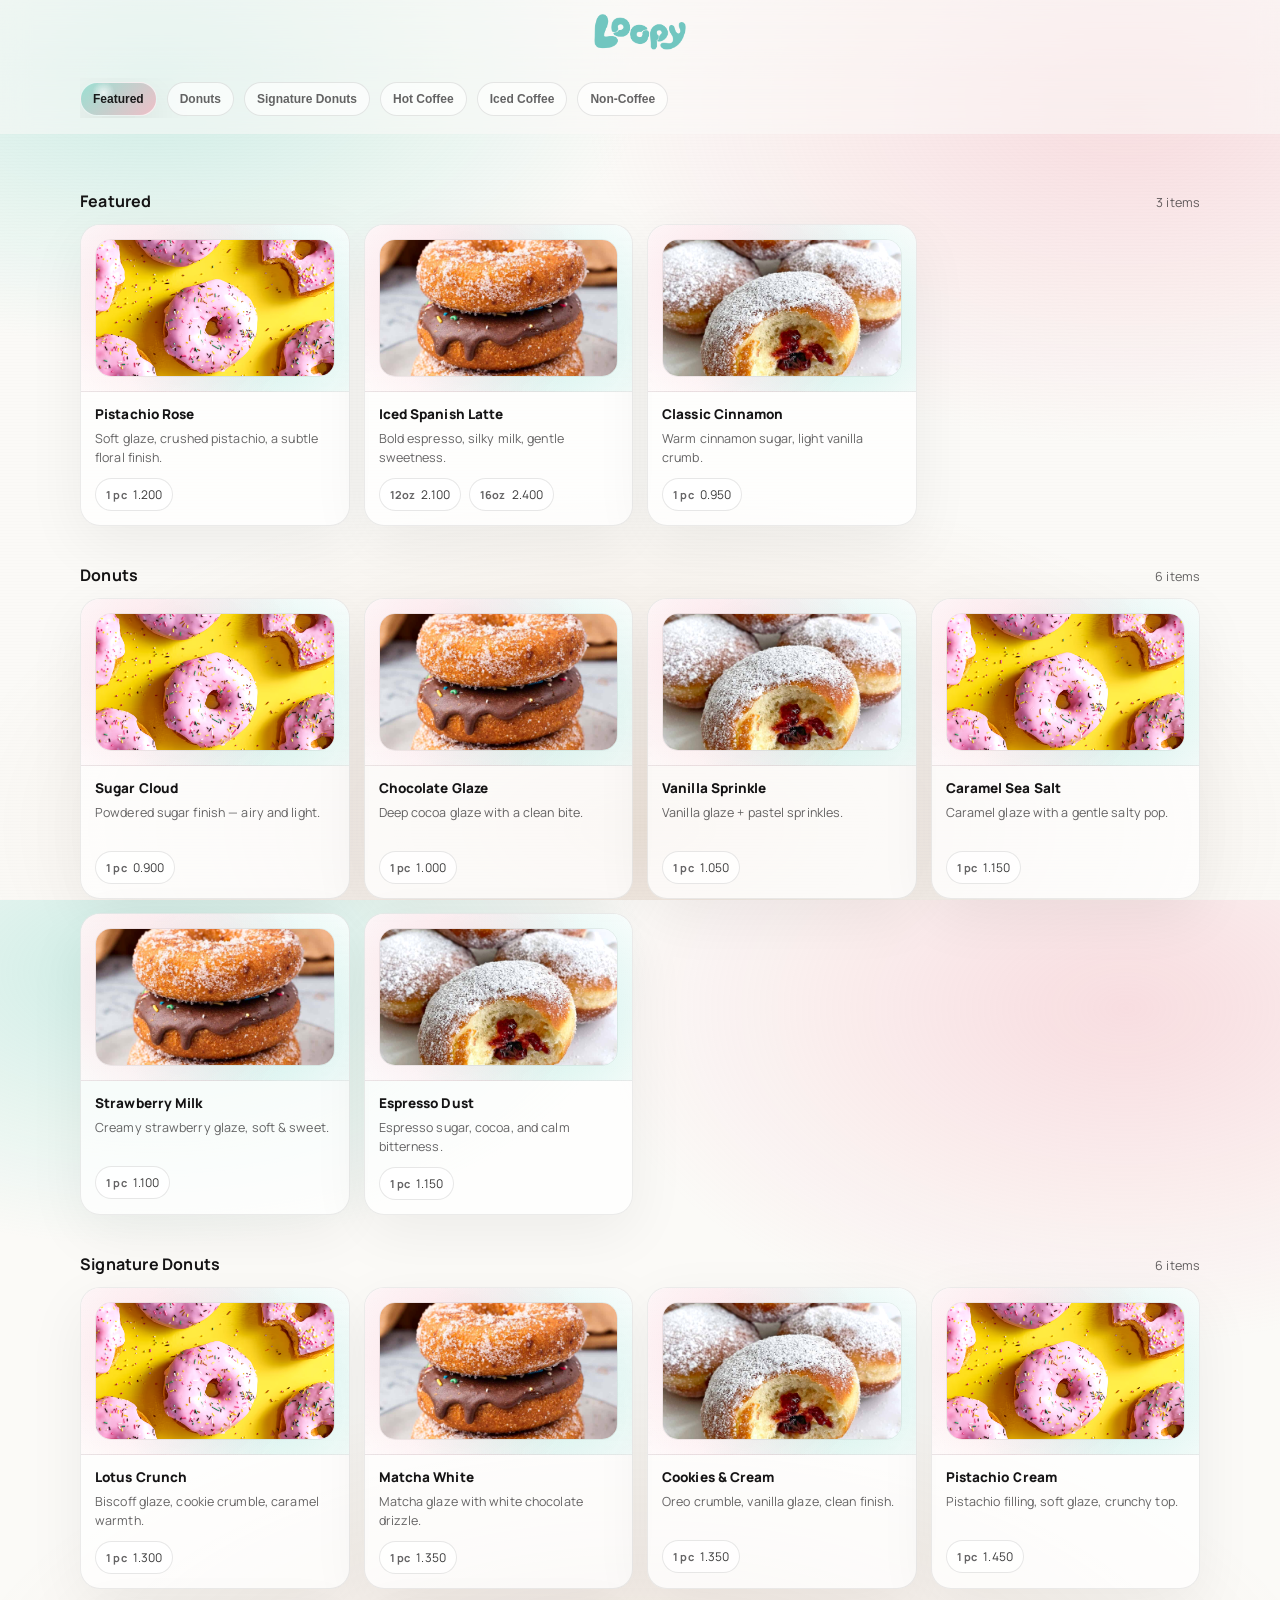
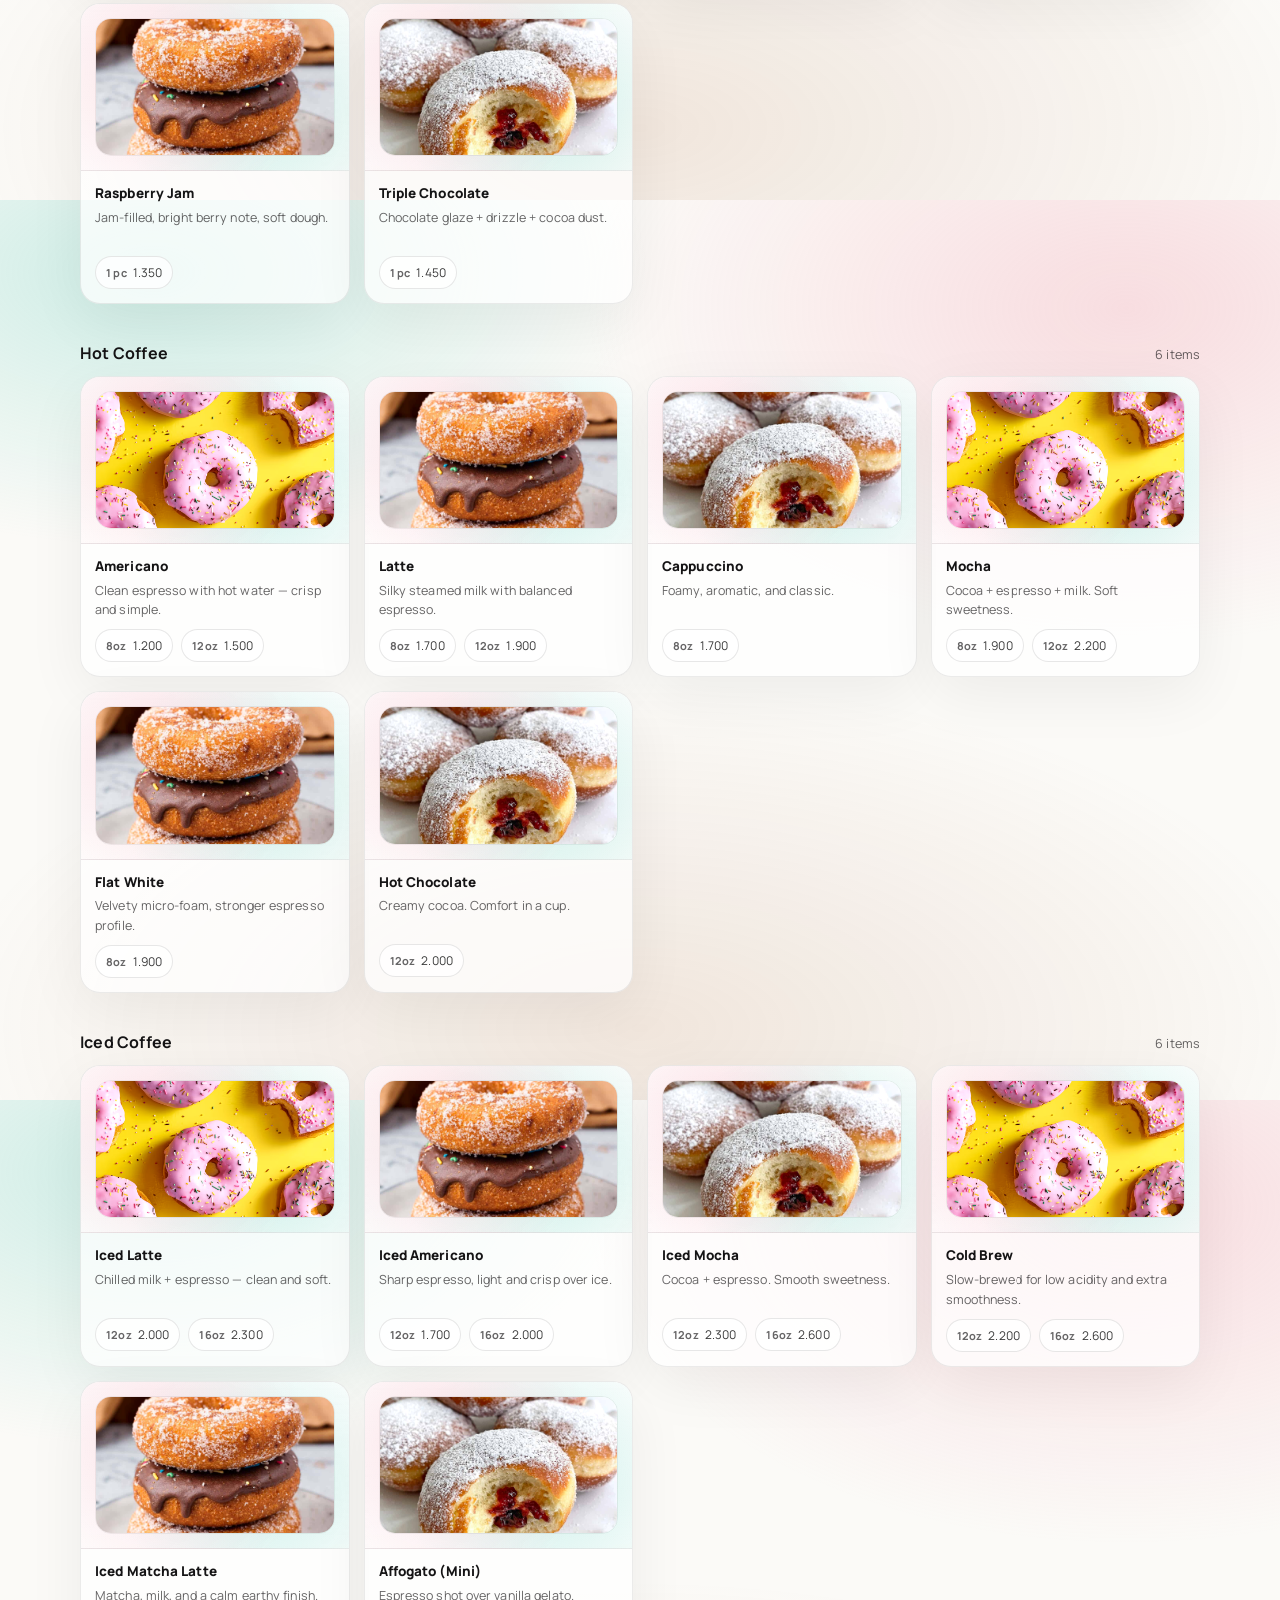
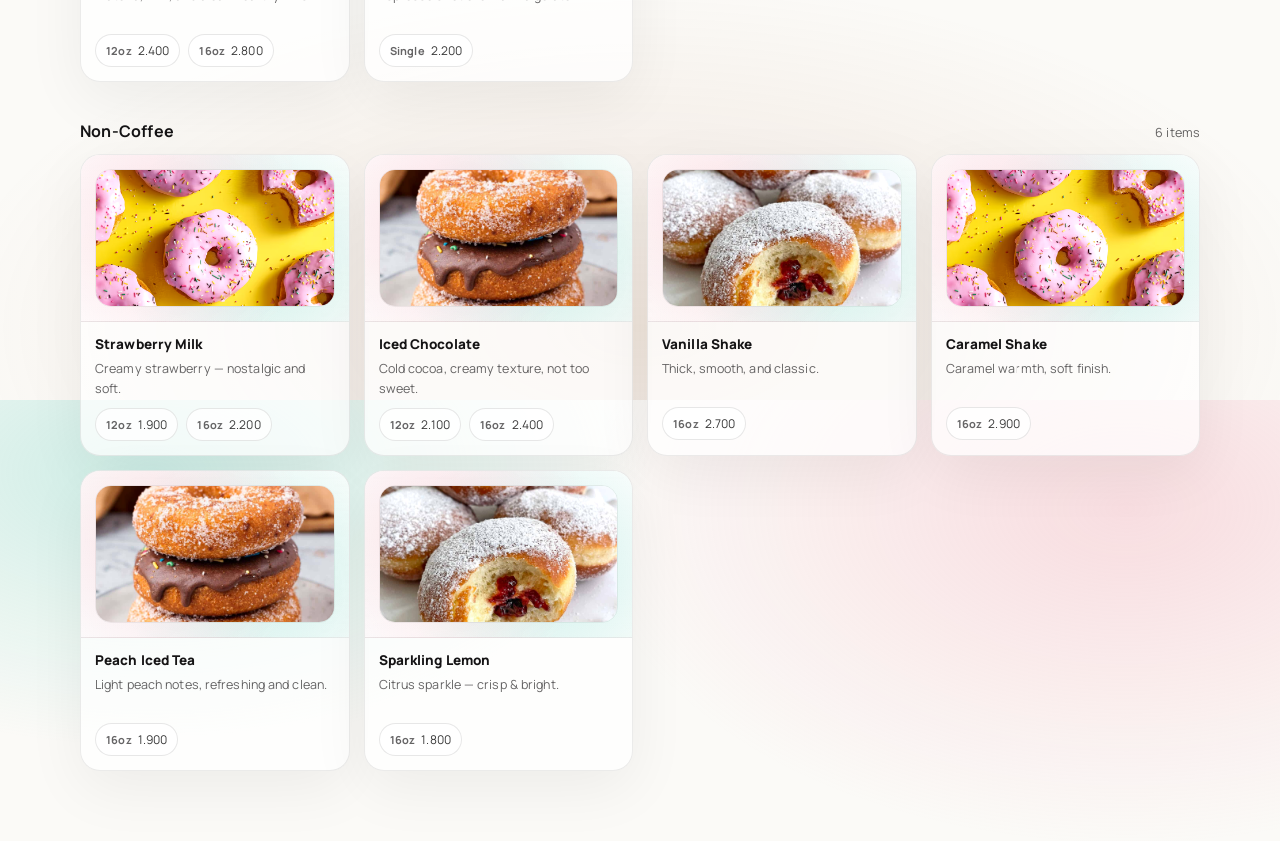
==== index.html @ 40c159ae "Remove menu.html file, which contained the Donuts & Coffee menu layout and styles." ====
<!doctype html>
<html lang="en">
<head>
  <meta charset="utf-8" />
  <meta name="viewport" content="width=device-width,initial-scale=1" />
  <title>Loopy — Donuts & Coffee Menu</title>
  <link rel="icon" href="favicon.png" type="image/x-icon">
  <!-- Fonts (optional). If you want 100% offline, remove this link. -->
  <link rel="preconnect" href="https://fonts.googleapis.com">
  <link rel="preconnect" href="https://fonts.gstatic.com" crossorigin>
  <link href="https://fonts.googleapis.com/css2?family=Manrope:wght@300;400;500;600;700;800&display=swap" rel="stylesheet">
  <link rel="stylesheet" href="style.css" />

</head>

<body>

  <header>
    <div class="wrap">
      <div class="topbar">
        <a href="#" class="brand" aria-label="Loopy">
          <img src="logo2.png" alt="Loopy" class="brandLogo" />
        </a>
      </div>
    </div>
  </header>

  <div class="catStripSpacer" id="catStripSpacer" aria-hidden="true"></div>

  <nav class="catStrip" id="catStrip" aria-label="Menu categories">
    <div class="wrap">
      <div class="cats" role="tablist">
        <button class="catBtn" data-cat="featured" aria-current="true" role="tab">Featured</button>
        <button class="catBtn" data-cat="donuts" role="tab">Donuts</button>
        <button class="catBtn" data-cat="signature" role="tab">Signature Donuts</button>
        <button class="catBtn" data-cat="hot" role="tab">Hot Coffee</button>
        <button class="catBtn" data-cat="iced" role="tab">Iced Coffee</button>
        <button class="catBtn" data-cat="noncoffee" role="tab">Non-Coffee</button>
      </div>
    </div>
  </nav>



  <main class="wrap" id="menuRoot" aria-label="Menu">

    <section id="sec-featured" class="menuSection">
      <div class="sectionHead">
        <div>
          <h3>Featured</h3>
        </div>
        <p>3 items</p>
      </div>
      <div class="grid">
        <article class="card" data-cat="Featured" data-name="Pistachio Rose" data-desc="Soft glaze, crushed pistachio, a subtle floral finish." data-img="image.png" data-prices='[{"label":"1 pc","value":"1.200"}]'>
          <div class="media">
            <img src="image.png" alt="Pistachio Rose" loading="lazy" />
          </div>
          <div class="content">
            <div class="topline"><h4 class="name">Pistachio Rose</h4></div>
            <p class="desc">Soft glaze, crushed pistachio, a subtle floral finish.</p>
            <div class="prices">
              <div class="priceChips">
                <span class="chip"><small>1 pc</small> 1.200</span>
              </div>
            </div>
          </div>
        </article>
        <article class="card" data-cat="Featured" data-name="Iced Spanish Latte" data-desc="Bold espresso, silky milk, gentle sweetness." data-img="image1.png" data-prices='[{"label":"12oz","value":"2.100"},{"label":"16oz","value":"2.400"}]'>
          <div class="media">
            <img src="image1.png" alt="Iced Spanish Latte" loading="lazy" />
          </div>
          <div class="content">
            <div class="topline"><h4 class="name">Iced Spanish Latte</h4></div>
            <p class="desc">Bold espresso, silky milk, gentle sweetness.</p>
            <div class="prices">
              <div class="priceChips">
                <span class="chip"><small>12oz</small> 2.100</span>
                <span class="chip"><small>16oz</small> 2.400</span>
              </div>
            </div>
          </div>
        </article>
        <article class="card" data-cat="Featured" data-name="Classic Cinnamon" data-desc="Warm cinnamon sugar, light vanilla crumb." data-img="image2.png" data-prices='[{"label":"1 pc","value":"0.950"}]'>
          <div class="media">
            <img src="image2.png" alt="Classic Cinnamon" loading="lazy" />
          </div>
          <div class="content">
            <div class="topline"><h4 class="name">Classic Cinnamon</h4></div>
            <p class="desc">Warm cinnamon sugar, light vanilla crumb.</p>
            <div class="prices">
              <div class="priceChips">
                <span class="chip"><small>1 pc</small> 0.950</span>
              </div>
            </div>
          </div>
        </article>
      </div>
    </section>

    <section id="sec-donuts" class="menuSection">
      <div class="sectionHead">
        <div>
          <h3>Donuts</h3>
        </div>
        <p>6 items</p>
      </div>
      <div class="grid">
        <article class="card" data-cat="Donuts" data-name="Sugar Cloud" data-desc="Powdered sugar finish — airy and light." data-img="image.png" data-prices='[{"label":"1 pc","value":"0.900"}]'>
          <div class="media"><img src="image.png" alt="Sugar Cloud" loading="lazy" /></div>
          <div class="content">
            <div class="topline"><h4 class="name">Sugar Cloud</h4></div>
            <p class="desc">Powdered sugar finish — airy and light.</p>
            <div class="prices"><div class="priceChips"><span class="chip"><small>1 pc</small> 0.900</span></div></div>
          </div>
        </article>
        <article class="card" data-cat="Donuts" data-name="Chocolate Glaze" data-desc="Deep cocoa glaze with a clean bite." data-img="image1.png" data-prices='[{"label":"1 pc","value":"1.000"}]'>
          <div class="media"><img src="image1.png" alt="Chocolate Glaze" loading="lazy" /></div>
          <div class="content">
            <div class="topline"><h4 class="name">Chocolate Glaze</h4></div>
            <p class="desc">Deep cocoa glaze with a clean bite.</p>
            <div class="prices"><div class="priceChips"><span class="chip"><small>1 pc</small> 1.000</span></div></div>
          </div>
        </article>
        <article class="card" data-cat="Donuts" data-name="Vanilla Sprinkle" data-desc="Vanilla glaze + pastel sprinkles." data-img="image2.png" data-prices='[{"label":"1 pc","value":"1.050"}]'>
          <div class="media"><img src="image2.png" alt="Vanilla Sprinkle" loading="lazy" /></div>
          <div class="content">
            <div class="topline"><h4 class="name">Vanilla Sprinkle</h4></div>
            <p class="desc">Vanilla glaze + pastel sprinkles.</p>
            <div class="prices"><div class="priceChips"><span class="chip"><small>1 pc</small> 1.050</span></div></div>
          </div>
        </article>
        <article class="card" data-cat="Donuts" data-name="Caramel Sea Salt" data-desc="Caramel glaze with a gentle salty pop." data-img="image.png" data-prices='[{"label":"1 pc","value":"1.150"}]'>
          <div class="media"><img src="image.png" alt="Caramel Sea Salt" loading="lazy" /></div>
          <div class="content">
            <div class="topline"><h4 class="name">Caramel Sea Salt</h4></div>
            <p class="desc">Caramel glaze with a gentle salty pop.</p>
            <div class="prices"><div class="priceChips"><span class="chip"><small>1 pc</small> 1.150</span></div></div>
          </div>
        </article>
        <article class="card" data-cat="Donuts" data-name="Strawberry Milk" data-desc="Creamy strawberry glaze, soft &amp; sweet." data-img="image1.png" data-prices='[{"label":"1 pc","value":"1.100"}]'>
          <div class="media"><img src="image1.png" alt="Strawberry Milk" loading="lazy" /></div>
          <div class="content">
            <div class="topline"><h4 class="name">Strawberry Milk</h4></div>
            <p class="desc">Creamy strawberry glaze, soft &amp; sweet.</p>
            <div class="prices"><div class="priceChips"><span class="chip"><small>1 pc</small> 1.100</span></div></div>
          </div>
        </article>
        <article class="card" data-cat="Donuts" data-name="Espresso Dust" data-desc="Espresso sugar, cocoa, and calm bitterness." data-img="image2.png" data-prices='[{"label":"1 pc","value":"1.150"}]'>
          <div class="media"><img src="image2.png" alt="Espresso Dust" loading="lazy" /></div>
          <div class="content">
            <div class="topline"><h4 class="name">Espresso Dust</h4></div>
            <p class="desc">Espresso sugar, cocoa, and calm bitterness.</p>
            <div class="prices"><div class="priceChips"><span class="chip"><small>1 pc</small> 1.150</span></div></div>
          </div>
        </article>
      </div>
    </section>

    <section id="sec-signature" class="menuSection">
      <div class="sectionHead">
        <div>
          <h3>Signature Donuts</h3>
        </div>
        <p>6 items</p>
      </div>
      <div class="grid">
        <article class="card" data-cat="Signature Donuts" data-name="Lotus Crunch" data-desc="Biscoff glaze, cookie crumble, caramel warmth." data-img="image.png" data-prices='[{"label":"1 pc","value":"1.300"}]'>
          <div class="media"><img src="image.png" alt="Lotus Crunch" loading="lazy" /></div>
          <div class="content">
            <div class="topline"><h4 class="name">Lotus Crunch</h4></div>
            <p class="desc">Biscoff glaze, cookie crumble, caramel warmth.</p>
            <div class="prices"><div class="priceChips"><span class="chip"><small>1 pc</small> 1.300</span></div></div>
          </div>
        </article>
        <article class="card" data-cat="Signature Donuts" data-name="Matcha White" data-desc="Matcha glaze with white chocolate drizzle." data-img="image1.png" data-prices='[{"label":"1 pc","value":"1.350"}]'>
          <div class="media"><img src="image1.png" alt="Matcha White" loading="lazy" /></div>
          <div class="content">
            <div class="topline"><h4 class="name">Matcha White</h4></div>
            <p class="desc">Matcha glaze with white chocolate drizzle.</p>
            <div class="prices"><div class="priceChips"><span class="chip"><small>1 pc</small> 1.350</span></div></div>
          </div>
        </article>
        <article class="card" data-cat="Signature Donuts" data-name="Cookies &amp; Cream" data-desc="Oreo crumble, vanilla glaze, clean finish." data-img="image2.png" data-prices='[{"label":"1 pc","value":"1.350"}]'>
          <div class="media"><img src="image2.png" alt="Cookies &amp; Cream" loading="lazy" /></div>
          <div class="content">
            <div class="topline"><h4 class="name">Cookies &amp; Cream</h4></div>
            <p class="desc">Oreo crumble, vanilla glaze, clean finish.</p>
            <div class="prices"><div class="priceChips"><span class="chip"><small>1 pc</small> 1.350</span></div></div>
          </div>
        </article>
        <article class="card" data-cat="Signature Donuts" data-name="Pistachio Cream" data-desc="Pistachio filling, soft glaze, crunchy top." data-img="image.png" data-prices='[{"label":"1 pc","value":"1.450"}]'>
          <div class="media"><img src="image.png" alt="Pistachio Cream" loading="lazy" /></div>
          <div class="content">
            <div class="topline"><h4 class="name">Pistachio Cream</h4></div>
            <p class="desc">Pistachio filling, soft glaze, crunchy top.</p>
            <div class="prices"><div class="priceChips"><span class="chip"><small>1 pc</small> 1.450</span></div></div>
          </div>
        </article>
        <article class="card" data-cat="Signature Donuts" data-name="Raspberry Jam" data-desc="Jam-filled, bright berry note, soft dough." data-img="image1.png" data-prices='[{"label":"1 pc","value":"1.350"}]'>
          <div class="media"><img src="image1.png" alt="Raspberry Jam" loading="lazy" /></div>
          <div class="content">
            <div class="topline"><h4 class="name">Raspberry Jam</h4></div>
            <p class="desc">Jam-filled, bright berry note, soft dough.</p>
            <div class="prices"><div class="priceChips"><span class="chip"><small>1 pc</small> 1.350</span></div></div>
          </div>
        </article>
        <article class="card" data-cat="Signature Donuts" data-name="Triple Chocolate" data-desc="Chocolate glaze + drizzle + cocoa dust." data-img="image2.png" data-prices='[{"label":"1 pc","value":"1.450"}]'>
          <div class="media"><img src="image2.png" alt="Triple Chocolate" loading="lazy" /></div>
          <div class="content">
            <div class="topline"><h4 class="name">Triple Chocolate</h4></div>
            <p class="desc">Chocolate glaze + drizzle + cocoa dust.</p>
            <div class="prices"><div class="priceChips"><span class="chip"><small>1 pc</small> 1.450</span></div></div>
          </div>
        </article>
      </div>
    </section>

    <section id="sec-hot" class="menuSection">
      <div class="sectionHead">
        <div>
          <h3>Hot Coffee</h3>
        </div>
        <p>6 items</p>
      </div>
      <div class="grid">
        <article class="card" data-cat="Hot Coffee" data-name="Americano" data-desc="Clean espresso with hot water — crisp and simple." data-img="image.png" data-prices='[{"label":"8oz","value":"1.200"},{"label":"12oz","value":"1.500"}]'>
          <div class="media"><img src="image.png" alt="Americano" loading="lazy" /></div>
          <div class="content">
            <div class="topline"><h4 class="name">Americano</h4></div>
            <p class="desc">Clean espresso with hot water — crisp and simple.</p>
            <div class="prices">
              <div class="priceChips">
                <span class="chip"><small>8oz</small> 1.200</span>
                <span class="chip"><small>12oz</small> 1.500</span>
              </div>
            </div>
          </div>
        </article>
        <article class="card" data-cat="Hot Coffee" data-name="Latte" data-desc="Silky steamed milk with balanced espresso." data-img="image1.png" data-prices='[{"label":"8oz","value":"1.700"},{"label":"12oz","value":"1.900"}]'>
          <div class="media"><img src="image1.png" alt="Latte" loading="lazy" /></div>
          <div class="content">
            <div class="topline"><h4 class="name">Latte</h4></div>
            <p class="desc">Silky steamed milk with balanced espresso.</p>
            <div class="prices">
              <div class="priceChips">
                <span class="chip"><small>8oz</small> 1.700</span>
                <span class="chip"><small>12oz</small> 1.900</span>
              </div>
            </div>
          </div>
        </article>
        <article class="card" data-cat="Hot Coffee" data-name="Cappuccino" data-desc="Foamy, aromatic, and classic." data-img="image2.png" data-prices='[{"label":"8oz","value":"1.700"}]'>
          <div class="media"><img src="image2.png" alt="Cappuccino" loading="lazy" /></div>
          <div class="content">
            <div class="topline"><h4 class="name">Cappuccino</h4></div>
            <p class="desc">Foamy, aromatic, and classic.</p>
            <div class="prices"><div class="priceChips"><span class="chip"><small>8oz</small> 1.700</span></div></div>
          </div>
        </article>
        <article class="card" data-cat="Hot Coffee" data-name="Mocha" data-desc="Cocoa + espresso + milk. Soft sweetness." data-img="image.png" data-prices='[{"label":"8oz","value":"1.900"},{"label":"12oz","value":"2.200"}]'>
          <div class="media"><img src="image.png" alt="Mocha" loading="lazy" /></div>
          <div class="content">
            <div class="topline"><h4 class="name">Mocha</h4></div>
            <p class="desc">Cocoa + espresso + milk. Soft sweetness.</p>
            <div class="prices">
              <div class="priceChips">
                <span class="chip"><small>8oz</small> 1.900</span>
                <span class="chip"><small>12oz</small> 2.200</span>
              </div>
            </div>
          </div>
        </article>
        <article class="card" data-cat="Hot Coffee" data-name="Flat White" data-desc="Velvety micro-foam, stronger espresso profile." data-img="image1.png" data-prices='[{"label":"8oz","value":"1.900"}]'>
          <div class="media"><img src="image1.png" alt="Flat White" loading="lazy" /></div>
          <div class="content">
            <div class="topline"><h4 class="name">Flat White</h4></div>
            <p class="desc">Velvety micro-foam, stronger espresso profile.</p>
            <div class="prices"><div class="priceChips"><span class="chip"><small>8oz</small> 1.900</span></div></div>
          </div>
        </article>
        <article class="card" data-cat="Hot Coffee" data-name="Hot Chocolate" data-desc="Creamy cocoa. Comfort in a cup." data-img="image2.png" data-prices='[{"label":"12oz","value":"2.000"}]'>
          <div class="media"><img src="image2.png" alt="Hot Chocolate" loading="lazy" /></div>
          <div class="content">
            <div class="topline"><h4 class="name">Hot Chocolate</h4></div>
            <p class="desc">Creamy cocoa. Comfort in a cup.</p>
            <div class="prices"><div class="priceChips"><span class="chip"><small>12oz</small> 2.000</span></div></div>
          </div>
        </article>
      </div>
    </section>

    <section id="sec-iced" class="menuSection">
      <div class="sectionHead">
        <div>
          <h3>Iced Coffee</h3>
        </div>
        <p>6 items</p>
      </div>
      <div class="grid">
        <article class="card" data-cat="Iced Coffee" data-name="Iced Latte" data-desc="Chilled milk + espresso — clean and soft." data-img="image.png" data-prices='[{"label":"12oz","value":"2.000"},{"label":"16oz","value":"2.300"}]'>
          <div class="media"><img src="image.png" alt="Iced Latte" loading="lazy" /></div>
          <div class="content">
            <div class="topline"><h4 class="name">Iced Latte</h4></div>
            <p class="desc">Chilled milk + espresso — clean and soft.</p>
            <div class="prices">
              <div class="priceChips">
                <span class="chip"><small>12oz</small> 2.000</span>
                <span class="chip"><small>16oz</small> 2.300</span>
              </div>
            </div>
          </div>
        </article>
        <article class="card" data-cat="Iced Coffee" data-name="Iced Americano" data-desc="Sharp espresso, light and crisp over ice." data-img="image1.png" data-prices='[{"label":"12oz","value":"1.700"},{"label":"16oz","value":"2.000"}]'>
          <div class="media"><img src="image1.png" alt="Iced Americano" loading="lazy" /></div>
          <div class="content">
            <div class="topline"><h4 class="name">Iced Americano</h4></div>
            <p class="desc">Sharp espresso, light and crisp over ice.</p>
            <div class="prices">
              <div class="priceChips">
                <span class="chip"><small>12oz</small> 1.700</span>
                <span class="chip"><small>16oz</small> 2.000</span>
              </div>
            </div>
          </div>
        </article>
        <article class="card" data-cat="Iced Coffee" data-name="Iced Mocha" data-desc="Cocoa + espresso. Smooth sweetness." data-img="image2.png" data-prices='[{"label":"12oz","value":"2.300"},{"label":"16oz","value":"2.600"}]'>
          <div class="media"><img src="image2.png" alt="Iced Mocha" loading="lazy" /></div>
          <div class="content">
            <div class="topline"><h4 class="name">Iced Mocha</h4></div>
            <p class="desc">Cocoa + espresso. Smooth sweetness.</p>
            <div class="prices">
              <div class="priceChips">
                <span class="chip"><small>12oz</small> 2.300</span>
                <span class="chip"><small>16oz</small> 2.600</span>
              </div>
            </div>
          </div>
        </article>
        <article class="card" data-cat="Iced Coffee" data-name="Cold Brew" data-desc="Slow-brewed for low acidity and extra smoothness." data-img="image.png" data-prices='[{"label":"12oz","value":"2.200"},{"label":"16oz","value":"2.600"}]'>
          <div class="media"><img src="image.png" alt="Cold Brew" loading="lazy" /></div>
          <div class="content">
            <div class="topline"><h4 class="name">Cold Brew</h4></div>
            <p class="desc">Slow-brewed for low acidity and extra smoothness.</p>
            <div class="prices">
              <div class="priceChips">
                <span class="chip"><small>12oz</small> 2.200</span>
                <span class="chip"><small>16oz</small> 2.600</span>
              </div>
            </div>
          </div>
        </article>
        <article class="card" data-cat="Iced Coffee" data-name="Iced Matcha Latte" data-desc="Matcha, milk, and a calm earthy finish." data-img="image1.png" data-prices='[{"label":"12oz","value":"2.400"},{"label":"16oz","value":"2.800"}]'>
          <div class="media"><img src="image1.png" alt="Iced Matcha Latte" loading="lazy" /></div>
          <div class="content">
            <div class="topline"><h4 class="name">Iced Matcha Latte</h4></div>
            <p class="desc">Matcha, milk, and a calm earthy finish.</p>
            <div class="prices">
              <div class="priceChips">
                <span class="chip"><small>12oz</small> 2.400</span>
                <span class="chip"><small>16oz</small> 2.800</span>
              </div>
            </div>
          </div>
        </article>
        <article class="card" data-cat="Iced Coffee" data-name="Affogato (Mini)" data-desc="Espresso shot over vanilla gelato." data-img="image2.png" data-prices='[{"label":"Single","value":"2.200"}]'>
          <div class="media"><img src="image2.png" alt="Affogato (Mini)" loading="lazy" /></div>
          <div class="content">
            <div class="topline"><h4 class="name">Affogato (Mini)</h4></div>
            <p class="desc">Espresso shot over vanilla gelato.</p>
            <div class="prices"><div class="priceChips"><span class="chip"><small>Single</small> 2.200</span></div></div>
          </div>
        </article>
      </div>
    </section>

    <section id="sec-noncoffee" class="menuSection">
      <div class="sectionHead">
        <div>
          <h3>Non-Coffee</h3>
        </div>
        <p>6 items</p>
      </div>
      <div class="grid">
        <article class="card" data-cat="Non-Coffee" data-name="Strawberry Milk" data-desc="Creamy strawberry — nostalgic and soft." data-img="image.png" data-prices='[{"label":"12oz","value":"1.900"},{"label":"16oz","value":"2.200"}]'>
          <div class="media"><img src="image.png" alt="Strawberry Milk" loading="lazy" /></div>
          <div class="content">
            <div class="topline"><h4 class="name">Strawberry Milk</h4></div>
            <p class="desc">Creamy strawberry — nostalgic and soft.</p>
            <div class="prices">
              <div class="priceChips">
                <span class="chip"><small>12oz</small> 1.900</span>
                <span class="chip"><small>16oz</small> 2.200</span>
              </div>
            </div>
          </div>
        </article>
        <article class="card" data-cat="Non-Coffee" data-name="Iced Chocolate" data-desc="Cold cocoa, creamy texture, not too sweet." data-img="image1.png" data-prices='[{"label":"12oz","value":"2.100"},{"label":"16oz","value":"2.400"}]'>
          <div class="media"><img src="image1.png" alt="Iced Chocolate" loading="lazy" /></div>
          <div class="content">
            <div class="topline"><h4 class="name">Iced Chocolate</h4></div>
            <p class="desc">Cold cocoa, creamy texture, not too sweet.</p>
            <div class="prices">
              <div class="priceChips">
                <span class="chip"><small>12oz</small> 2.100</span>
                <span class="chip"><small>16oz</small> 2.400</span>
              </div>
            </div>
          </div>
        </article>
        <article class="card" data-cat="Non-Coffee" data-name="Vanilla Shake" data-desc="Thick, smooth, and classic." data-img="image2.png" data-prices='[{"label":"16oz","value":"2.700"}]'>
          <div class="media"><img src="image2.png" alt="Vanilla Shake" loading="lazy" /></div>
          <div class="content">
            <div class="topline"><h4 class="name">Vanilla Shake</h4></div>
            <p class="desc">Thick, smooth, and classic.</p>
            <div class="prices"><div class="priceChips"><span class="chip"><small>16oz</small> 2.700</span></div></div>
          </div>
        </article>
        <article class="card" data-cat="Non-Coffee" data-name="Caramel Shake" data-desc="Caramel warmth, soft finish." data-img="image.png" data-prices='[{"label":"16oz","value":"2.900"}]'>
          <div class="media"><img src="image.png" alt="Caramel Shake" loading="lazy" /></div>
          <div class="content">
            <div class="topline"><h4 class="name">Caramel Shake</h4></div>
            <p class="desc">Caramel warmth, soft finish.</p>
            <div class="prices"><div class="priceChips"><span class="chip"><small>16oz</small> 2.900</span></div></div>
          </div>
        </article>
        <article class="card" data-cat="Non-Coffee" data-name="Peach Iced Tea" data-desc="Light peach notes, refreshing and clean." data-img="image1.png" data-prices='[{"label":"16oz","value":"1.900"}]'>
          <div class="media"><img src="image1.png" alt="Peach Iced Tea" loading="lazy" /></div>
          <div class="content">
            <div class="topline"><h4 class="name">Peach Iced Tea</h4></div>
            <p class="desc">Light peach notes, refreshing and clean.</p>
            <div class="prices"><div class="priceChips"><span class="chip"><small>16oz</small> 1.900</span></div></div>
          </div>
        </article>
        <article class="card" data-cat="Non-Coffee" data-name="Sparkling Lemon" data-desc="Citrus sparkle — crisp &amp; bright." data-img="image2.png" data-prices='[{"label":"16oz","value":"1.800"}]'>
          <div class="media"><img src="image2.png" alt="Sparkling Lemon" loading="lazy" /></div>
          <div class="content">
            <div class="topline"><h4 class="name">Sparkling Lemon</h4></div>
            <p class="desc">Citrus sparkle — crisp &amp; bright.</p>
            <div class="prices"><div class="priceChips"><span class="chip"><small>16oz</small> 1.800</span></div></div>
          </div>
        </article>
      </div>
    </section>

  </main>

  <!-- Modal -->
  <div class="modalBack" id="modalBack" role="dialog" aria-modal="true" aria-label="Item details" data-open="false">
    <div class="modal" role="document">
      <div class="modalTop">
        <b id="modalCat">Category</b>
        <button class="close" id="closeModal" aria-label="Close">✕</button>
      </div>
      <div class="modalBody">
        <div class="modalMedia">
          <img id="modalImg" alt="" />
        </div>
        <div class="modalInfo">
          <h4 id="modalTitle">Item</h4>
          <p id="modalDesc">Description</p>
          <div class="priceChips" id="modalPrices"></div>
        </div>
      </div>
    </div>
  </div>

  <script>
    (function(){
      var header = document.querySelector("header");
      var catStrip = document.getElementById("catStrip");
      var spacer = document.getElementById("catStripSpacer");
      function updateStrip(){
        if(!header || !catStrip || !spacer) return;
        spacer.style.height = catStrip.offsetHeight + "px";
        catStrip.style.top = (window.scrollY > header.offsetHeight ? 0 : header.offsetHeight) + "px";
      }
      updateStrip();
      window.addEventListener("scroll", updateStrip, { passive: true });
      window.addEventListener("resize", updateStrip);

      /* عند السكرول: تحديث البار حسب الكاتوقري الظاهر + تحريك البار يمين/يسار لعرض الزر النشط */
      var sections = document.querySelectorAll(".menuSection");
      var catBtns = document.querySelectorAll(".catBtn");
      var catsEl = document.querySelector(".cats");
      function updateCatFromScroll(){
        if(!sections.length || !catBtns.length) return;
        var y = 180;
        var current = null;
        for(var i = 0; i < sections.length; i++){
          var t = sections[i].getBoundingClientRect().top;
          if(t <= y && (current === null || t > current.getBoundingClientRect().top)) current = sections[i];
        }
        if(!current) current = sections[0];
        var catId = current.id ? current.id.replace("sec-","") : "featured";
        var activeBtn = null;
        catBtns.forEach(function(b){
          var isActive = b.dataset.cat === catId;
          b.setAttribute("aria-current", isActive ? "true" : "false");
          if(isActive) activeBtn = b;
        });
        if(activeBtn && catsEl) activeBtn.scrollIntoView({ inline: "center", block: "nearest", behavior: "smooth" });
      }
      window.addEventListener("scroll", updateCatFromScroll, { passive: true });
      window.addEventListener("resize", updateCatFromScroll);
      updateCatFromScroll();

      var root = document.getElementById("menuRoot");
      var searchInput = document.getElementById("searchInput");
      if(searchInput) searchInput.addEventListener("input", function(){
        var q = this.value.trim().toLowerCase();
        root.querySelectorAll(".card").forEach(function(c){
          var sec = c.closest(".menuSection");
          var text = (c.dataset.name + " " + c.dataset.desc + " " + (sec ? sec.querySelector("h3").textContent : "")).toLowerCase();
          c.style.display = q && text.indexOf(q) === -1 ? "none" : "";
        });
        root.querySelectorAll(".menuSection").forEach(function(s){
          s.style.display = s.querySelector(".card:not([style*='none'])") ? "" : "none";
        });
      });

      document.querySelectorAll(".catBtn").forEach(function(btn){
        btn.addEventListener("click", function(){
          document.querySelectorAll(".catBtn").forEach(function(b){ b.setAttribute("aria-current", b === btn ? "true" : "false"); });
          if(catsEl) btn.scrollIntoView({ inline: "center", block: "nearest", behavior: "smooth" });
          if(searchInput) searchInput.value = "";
          root.querySelectorAll(".menuSection, .card").forEach(function(el){ el.style.display = ""; });
          var t = document.getElementById("sec-" + btn.dataset.cat);
          if(t) t.scrollIntoView({ behavior: "smooth", block: "start" });
        });
      });

      root.addEventListener("click", function(e){
        var media = e.target.closest(".media");
        if(!media) return;
        var card = media.closest(".card");
        if(!card) return;
        var prices = JSON.parse(card.dataset.prices || "[]");
        document.getElementById("modalCat").textContent = card.dataset.cat;
        document.getElementById("modalImg").src = card.dataset.img;
        document.getElementById("modalImg").alt = card.dataset.name;
        document.getElementById("modalTitle").textContent = card.dataset.name;
        document.getElementById("modalDesc").textContent = card.dataset.desc;
        document.getElementById("modalPrices").innerHTML = prices.map(function(p){ return "<span class=\"chip\"><small>" + p.label + "</small> " + p.value + "</span>"; }).join("");
        document.getElementById("modalBack").setAttribute("data-open", "true");
        document.body.style.overflow = "hidden";
      });

      function closeModal(){
        document.getElementById("modalBack").setAttribute("data-open", "false");
        document.body.style.overflow = "";
      }
      document.getElementById("closeModal").addEventListener("click", closeModal);
      document.getElementById("modalBack").addEventListener("click", function(e){ if(e.target === this) closeModal(); });
      window.addEventListener("keydown", function(e){ if(e.key === "Escape") closeModal(); });

      var scrollFeatured = document.getElementById("scrollFeatured");
      if(scrollFeatured) scrollFeatured.addEventListener("click", function(){
        document.querySelectorAll(".catBtn").forEach(function(b){ b.setAttribute("aria-current", b.dataset.cat === "featured" ? "true" : "false"); });
        var t = document.getElementById("sec-featured");
        if(t) t.scrollIntoView({ behavior: "smooth", block: "start" });
      });
    })();
  </script>
</body>
</html>
---- style.css ----
/* Loopy — Donuts & Coffee Menu */
:root{
  /* Calm, premium, pastel + coffee-ish accents */
  --bg: #fbfaf7;
  --panel: rgba(255,255,255,.72);
  --panel-strong: rgba(255,255,255,.92);
  --text: #151415;
  --muted: rgba(21,20,21,.66);
  --muted-2: rgba(21,20,21,.42);

  --mint: #79d6c6;
  --mint-2: #4cc5b2;
  --blush: #f3a7b6;
  --blush-2:#ea7f96;

  --coffee: #4b2a1f;
  --caramel:#b77a52;

  --stroke: rgba(21,20,21,.10);
  --stroke-2: rgba(21,20,21,.16);

  --shadow: 0 18px 60px rgba(0,0,0,.08);
  --shadow-soft: 0 12px 40px rgba(0,0,0,.06);

  --r-xl: 26px;
  --r-lg: 20px;
  --r-md: 16px;
  --r-sm: 12px;

  --max: 1120px;
  --ease: cubic-bezier(.2,.9,.2,1);
}

* { box-sizing: border-box; }
html,body{ height:100%; }
body{
  margin:0;
  font-family: Manrope, system-ui, -apple-system, Segoe UI, Roboto, Arial, sans-serif;
  color: var(--text);
  background:
    radial-gradient(900px 500px at 12% 8%, rgba(121,214,198,.35), transparent 55%),
    radial-gradient(900px 560px at 88% 12%, rgba(243,167,182,.35), transparent 60%),
    radial-gradient(1200px 600px at 50% 92%, rgba(183,122,82,.16), transparent 58%),
    var(--bg);
  letter-spacing: .1px;
}

/* Top "soft noise" effect (pure CSS) */
body::before{
  content:"";
  position: fixed;
  inset:0;
  pointer-events:none;
  z-index: -1;
  background:
    repeating-linear-gradient(0deg, rgba(0,0,0,.015) 0 1px, transparent 1px 3px);
  mix-blend-mode: multiply;
  opacity:.30;
}

a{ color: inherit; text-decoration: none; }
.wrap{ width:min(var(--max), calc(100% - 40px)); margin: 0 auto; }

/* Header */
header{
  backdrop-filter: blur(14px);
  -webkit-backdrop-filter: blur(14px);
  background: rgba(251,250,247,.55);
}
.topbar{
  display:flex;
  align-items:center;
  justify-content:center;
  gap: 14px;
  padding: 14px 0;
}

.brand{
  display: block;
  min-width: 0;
}
.brandLogo{
  display: block;
  height: 36px;
  width: auto;
  object-fit: contain;
}

.search{
  flex: 1;
  max-width: 520px;
  display:flex;
  gap: 10px;
  align-items:center;
  background: var(--panel);
  border: 1px solid rgba(21,20,21,.08);
  border-radius: 999px;
  padding: 10px 14px;
  box-shadow: 0 14px 40px rgba(0,0,0,.05);
}
.search svg{ flex: 0 0 auto; opacity:.75; }
.search input{
  border:0;
  background: transparent;
  outline: none;
  width: 100%;
  font-size: 13px;
  color: var(--text);
}
.pill{
  display:inline-flex;
  align-items:center;
  gap: 8px;
  border-radius: 999px;
  padding: 9px 12px;
  background: var(--panel);
  border: 1px solid rgba(21,20,21,.08);
  box-shadow: 0 12px 34px rgba(0,0,0,.05);
  font-size: 12px;
  color: var(--muted);
  white-space: nowrap;
}
.pill b{ color: var(--text); font-weight: 700; }

/* Hero */
.hero{
  padding: 22px 0 16px;
}
.heroCard{
  position: relative;
  border-radius: var(--r-xl);
  background:
    radial-gradient(1200px 340px at 20% 20%, rgba(121,214,198,.20), transparent 62%),
    radial-gradient(1200px 340px at 80% 30%, rgba(243,167,182,.20), transparent 62%),
    linear-gradient(180deg, rgba(255,255,255,.72), rgba(255,255,255,.50));
  border: 1px solid rgba(21,20,21,.08);
  box-shadow: var(--shadow);
  overflow:hidden;
}
.heroInner{
  display:grid;
  grid-template-columns: 1.2fr .8fr;
  gap: 18px;
  padding: 22px;
  align-items: center;
}
.hero h2{
  margin:0 0 10px;
  font-size: clamp(20px, 3.2vw, 34px);
  line-height: 1.05;
  letter-spacing: -0.6px;
}
.hero p{
  margin:0 0 16px;
  color: var(--muted);
  font-size: 14px;
  line-height: 1.6;
  max-width: 64ch;
}

.heroMeta{
  display:flex;
  flex-wrap: wrap;
  gap: 10px;
  align-items:center;
}
.btn{
  border: 0;
  cursor:pointer;
  border-radius: 999px;
  padding: 10px 14px;
  font-size: 13px;
  font-weight: 700;
  color: #101010;
  background:
    radial-gradient(18px 18px at 30% 30%, rgba(255,255,255,.7), rgba(255,255,255,0) 62%),
    linear-gradient(135deg, rgba(121,214,198,.95), rgba(243,167,182,.95));
  box-shadow: 0 16px 44px rgba(0,0,0,.12);
  border: 1px solid rgba(255,255,255,.65);
  transition: transform .25s var(--ease), filter .25s var(--ease);
}
.btn:hover{ transform: translateY(-1px); filter: saturate(1.03); }
.btn:active{ transform: translateY(0px) scale(.99); }

.heroArt{
  border-radius: var(--r-xl);
  background:
    radial-gradient(240px 240px at 28% 30%, rgba(243,167,182,.35), transparent 62%),
    radial-gradient(240px 240px at 70% 54%, rgba(121,214,198,.35), transparent 62%),
    linear-gradient(180deg, rgba(255,255,255,.7), rgba(255,255,255,.45));
  border: 1px solid rgba(21,20,21,.08);
  box-shadow: var(--shadow-soft);
  padding: 16px;
  display:flex;
  flex-direction:column;
  gap: 10px;
  position: relative;
  overflow:hidden;
  min-height: 190px;
}
.heroArt::before{
  content:"";
  position:absolute;
  inset:-40%;
  background:
    radial-gradient(circle at 42% 50%, rgba(255,255,255,.26), transparent 56%),
    radial-gradient(circle at 68% 40%, rgba(255,255,255,.18), transparent 52%),
    repeating-linear-gradient(45deg, rgba(0,0,0,.03) 0 2px, transparent 2px 8px);
  transform: rotate(12deg);
  opacity:.65;
}
.heroArtImg{
  border-radius: var(--r-md);
  overflow: hidden;
  border: 1px solid rgba(21,20,21,.08);
  flex: 0 0 auto;
  width: 100%;
  max-height: 120px;
  position: relative;
  z-index: 1;
}
.heroArtImg img{
  width: 100%;
  height: 100%;
  object-fit: cover;
  display: block;
}
.miniCard{
  position: relative;
  background: rgba(255,255,255,.72);
  border: 1px solid rgba(21,20,21,.08);
  border-radius: 18px;
  padding: 12px 12px;
  display:flex;
  align-items:center;
  justify-content:space-between;
  gap: 12px;
}
.miniCard b{ font-size: 12.5px; }
.miniCard span{
  font-size: 12px;
  color: var(--muted);
  display:block;
  margin-top: 2px;
}
.tag{
  display:inline-flex;
  align-items:center;
  gap: 8px;
  border-radius: 999px;
  padding: 8px 10px;
  font-size: 12px;
  border: 1px solid rgba(21,20,21,.08);
  background: rgba(255,255,255,.8);
  color: var(--muted);
  white-space: nowrap;
}

/* Category strip */
.catStrip{
  position: fixed;
  left: 0;
  right: 0;
  top: 62px;
  width: 100%;
  z-index: 100;
  backdrop-filter: blur(14px);
  -webkit-backdrop-filter: blur(14px);
  background: rgba(251,250,247,.55);
  padding: 14px 0 16px;
  transition: top .2s ease;
}
.catStripSpacer{
  height: 56px;
  flex-shrink: 0;
}
.catStrip .wrap{
  overflow: hidden;
}
.cats{
  display: flex;
  gap: 10px;
  flex-wrap: nowrap;
  overflow-x: auto;
  overflow-y: hidden;
  scroll-behavior: smooth;
  padding: 4px 0 2px;
  -webkit-overflow-scrolling: touch;
  scrollbar-width: none;
  -ms-overflow-style: none;
}
.cats::-webkit-scrollbar{ display: none; }
.catBtn{
  flex-shrink: 0;
  white-space: nowrap;
  border: 1px solid rgba(21,20,21,.10);
  background: rgba(255,255,255,.66);
  color: var(--muted);
  border-radius: 999px;
  padding: 9px 12px;
  font-size: 12px;
  font-weight: 700;
  cursor:pointer;
  transition: transform .22s var(--ease), background .22s var(--ease), color .22s var(--ease);
}
.catBtn:hover{ transform: translateY(-1px); }
.catBtn[aria-current="true"]{
  background:
    radial-gradient(18px 18px at 30% 30%, rgba(255,255,255,.72), rgba(255,255,255,0) 62%),
    linear-gradient(135deg, rgba(121,214,198,.70), rgba(243,167,182,.70));
  color: rgba(0,0,0,.88);
  border-color: rgba(255,255,255,.70);
  box-shadow: 0 16px 44px rgba(0,0,0,.10);
}

/* Sections + cards */
main{ padding: 18px 0 70px; }

section{
  margin-top: 20px;
  padding-top: 10px;
}
.sectionHead{
  display:flex;
  align-items: baseline;
  justify-content: space-between;
  gap: 14px;
  margin: 8px 0 12px;
}
.sectionHead h3{
  margin:0;
  font-size: 16px;
  letter-spacing: .2px;
}
.sectionHead p{
  margin:0;
  color: var(--muted);
  font-size: 12.5px;
}

.grid{
  display:grid;
  grid-template-columns: repeat(4, minmax(0, 1fr));
  gap: 14px;
}

.card{
  border-radius: var(--r-lg);
  background: rgba(255,255,255,.72);
  border: 1px solid rgba(21,20,21,.08);
  box-shadow: 0 18px 60px rgba(0,0,0,.06);
  overflow:hidden;
  transition: transform .25s var(--ease), box-shadow .25s var(--ease);
}
.card:hover{
  transform: translateY(-2px);
  box-shadow: 0 26px 70px rgba(0,0,0,.08);
}

.media{
  aspect-ratio: 16/10;
  cursor: pointer;
  background:
    radial-gradient(240px 240px at 30% 40%, rgba(243,167,182,.35), transparent 62%),
    radial-gradient(240px 240px at 70% 60%, rgba(121,214,198,.35), transparent 62%),
    linear-gradient(180deg, rgba(255,255,255,.82), rgba(255,255,255,.55));
  border-bottom: 1px solid rgba(21,20,21,.08);
  position: relative;
  display:flex;
  align-items:center;
  justify-content:center;
  padding: 14px;
}
.media img{
  width: 100%;
  height: 100%;
  object-fit: cover;
  border-radius: 16px;
  border: 1px solid rgba(0,0,0,.06);
  filter: saturate(1.02) contrast(1.02);
}

.content{
  padding: 14px 14px 14px;
}
.topline{
  display:flex;
  align-items:flex-start;
  justify-content: space-between;
  gap: 10px;
  margin-bottom: 6px;
}
.name{
  font-size: 13.5px;
  font-weight: 800;
  letter-spacing: .1px;
  margin:0;
  line-height: 1.25;
}
.desc{
  margin: 0 0 10px;
  font-size: 12.5px;
  color: var(--muted);
  line-height: 1.55;
  min-height: 38px;
}

.prices{
  display:flex;
  flex-wrap: wrap;
  gap: 8px;
  align-items:center;
  justify-content: space-between;
}
.priceChips{
  display:flex;
  flex-wrap: wrap;
  gap: 8px;
  align-items:center;
}
.chip{
  display:inline-flex;
  align-items: center;
  gap: 6px;
  border-radius: 999px;
  padding: 7px 10px;
  font-size: 12px;
  background: rgba(255,255,255,.78);
  border: 1px solid rgba(21,20,21,.10);
  color: rgba(0,0,0,.78);
  white-space: nowrap;
}
.chip small{
  font-size: 11px;
  color: var(--muted);
  font-weight: 700;
  letter-spacing: .2px;
}

.ghostBtn{
  border: 1px solid rgba(21,20,21,.10);
  background: rgba(255,255,255,.66);
  color: rgba(0,0,0,.78);
  border-radius: 999px;
  padding: 8px 10px;
  font-size: 12px;
  font-weight: 800;
  cursor:pointer;
  transition: transform .22s var(--ease);
}
.ghostBtn:hover{ transform: translateY(-1px); }
.ghostBtn:active{ transform: translateY(0px) scale(.99); }

/* Modal */
.modalBack{
  position: fixed;
  inset:0;
  display:none;
  align-items:center;
  justify-content:center;
  padding: 18px;
  background: rgba(0,0,0,.26);
  backdrop-filter: blur(10px);
  z-index: 200;
}
.modalBack[data-open="true"]{ display:flex; }
.modal{
  width: min(720px, 100%);
  border-radius: var(--r-xl);
  background: rgba(255,255,255,.92);
  border: 1px solid rgba(255,255,255,.75);
  box-shadow: 0 40px 120px rgba(0,0,0,.18);
  overflow:hidden;
  transform: translateY(6px);
  animation: pop .22s var(--ease) forwards;
}
@keyframes pop{
  from{ opacity: 0; transform: translateY(10px) scale(.98); }
  to{ opacity: 1; transform: translateY(0) scale(1); }
}
.modalTop{
  display:flex;
  align-items:center;
  justify-content:space-between;
  padding: 14px 16px;
  border-bottom: 1px solid rgba(21,20,21,.08);
  background:
    radial-gradient(360px 140px at 20% 30%, rgba(121,214,198,.20), transparent 62%),
    radial-gradient(360px 140px at 80% 30%, rgba(243,167,182,.20), transparent 62%),
    rgba(255,255,255,.86);
}
.modalTop b{ font-size: 13px; }
.close{
  border: 1px solid rgba(21,20,21,.12);
  background: rgba(255,255,255,.78);
  border-radius: 999px;
  padding: 8px 10px;
  cursor:pointer;
  font-weight: 900;
}
.modalBody{
  display:grid;
  grid-template-columns: 1fr 1fr;
  gap: 14px;
  padding: 16px;
}
.modalMedia{
  border-radius: 20px;
  overflow:hidden;
  border: 1px solid rgba(21,20,21,.08);
  background: #fff;
  aspect-ratio: 4/3;
}
.modalMedia img{ width:100%; height:100%; object-fit: cover; }
.modalInfo h4{
  margin:0 0 6px;
  font-size: 18px;
  letter-spacing: -0.3px;
}
.modalInfo p{
  margin:0 0 12px;
  color: var(--muted);
  font-size: 13px;
  line-height: 1.65;
}
.modalInfo .priceChips{ margin-top: 10px; }

/* Footer */
footer{
  padding: 18px 0 34px;
  color: var(--muted);
  font-size: 12px;
}
.footerCard{
  border-radius: var(--r-xl);
  border: 1px solid rgba(21,20,21,.08);
  background: rgba(255,255,255,.60);
  box-shadow: 0 18px 60px rgba(0,0,0,.05);
  padding: 14px 16px;
  display:flex;
  flex-wrap: wrap;
  align-items:center;
  justify-content: space-between;
  gap: 10px;
}
.footerCard b{ color: rgba(0,0,0,.8); }
.dot{
  width: 8px; height: 8px; border-radius: 999px;
  background: linear-gradient(135deg, var(--mint), var(--blush));
  box-shadow: 0 10px 22px rgba(0,0,0,.12);
  display:inline-block;
  margin-right: 8px;
  vertical-align: middle;
}

/* Responsiveness */
@media (max-width: 980px){
  .heroInner{ grid-template-columns: 1fr; }
  .grid{ grid-template-columns: repeat(3, minmax(0, 1fr)); }
  .modalBody{ grid-template-columns: 1fr; }
}
@media (max-width: 620px){
  .topbar{ gap: 10px; }
  .brand{ min-width: unset; }
  .search{ display:none; }
  .wrap{ width: min(var(--max), calc(100% - 24px)); }
  .grid{ grid-template-columns: repeat(2, minmax(0, 1fr)); gap: 8px; }
  .heroInner{ padding: 16px; }
  .heroArt{ min-height: 160px; }

  section{ margin-top: 14px; padding-top: 4px; }
  .sectionHead{ margin: 2px 0 6px; gap: 6px; }
  .sectionHead h3{ font-size: 14px; }
  .sectionHead p{ font-size: 11px; }
  .card{
    border-radius: 12px;
    display: flex;
    flex-direction: column;
  }
  .media{
    aspect-ratio: 1;
    padding: 6px;
    flex-shrink: 0;
  }
  .media img{ border-radius: 10px; }
  .content{
    padding: 6px 8px 8px;
    flex: 1;
    min-height: 0;
    display: flex;
    flex-direction: column;
  }
  .topline{ margin-bottom: 2px; }
  .name{ font-size: 11px; }
  .desc{
    font-size: 10px;
    line-height: 1.35;
    margin: 0 0 4px;
    min-height: 0;
    display: -webkit-box;
    -webkit-box-orient: vertical;
    -webkit-line-clamp: 1;
    overflow: hidden;
    text-overflow: ellipsis;
  }
  .prices{ gap: 4px; }
  .priceChips{ gap: 4px; }
  .chip{ padding: 4px 6px; font-size: 10px; }
  .chip small{ font-size: 9px; }
}

/* Reduced motion */
@media (prefers-reduced-motion: reduce){
  *{ transition:none !important; animation:none !important; scroll-behavior: auto !important; }
}
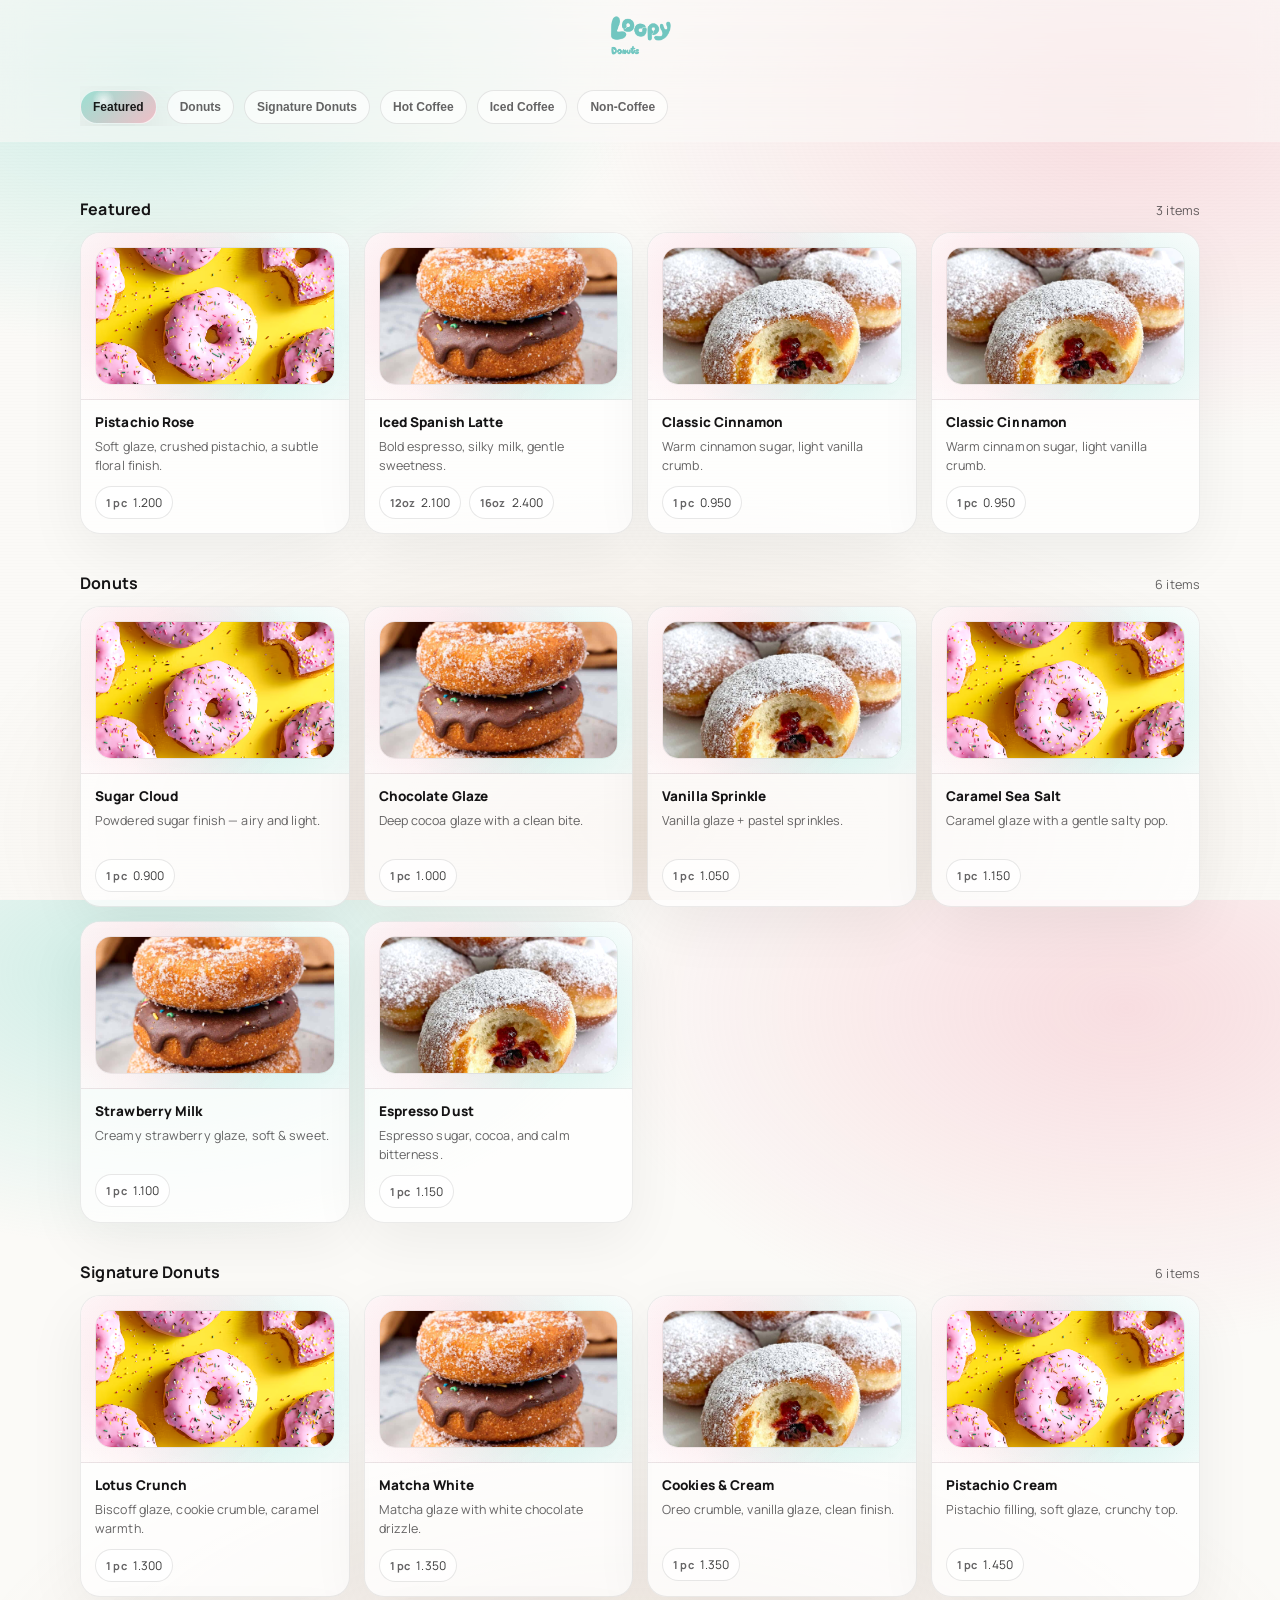
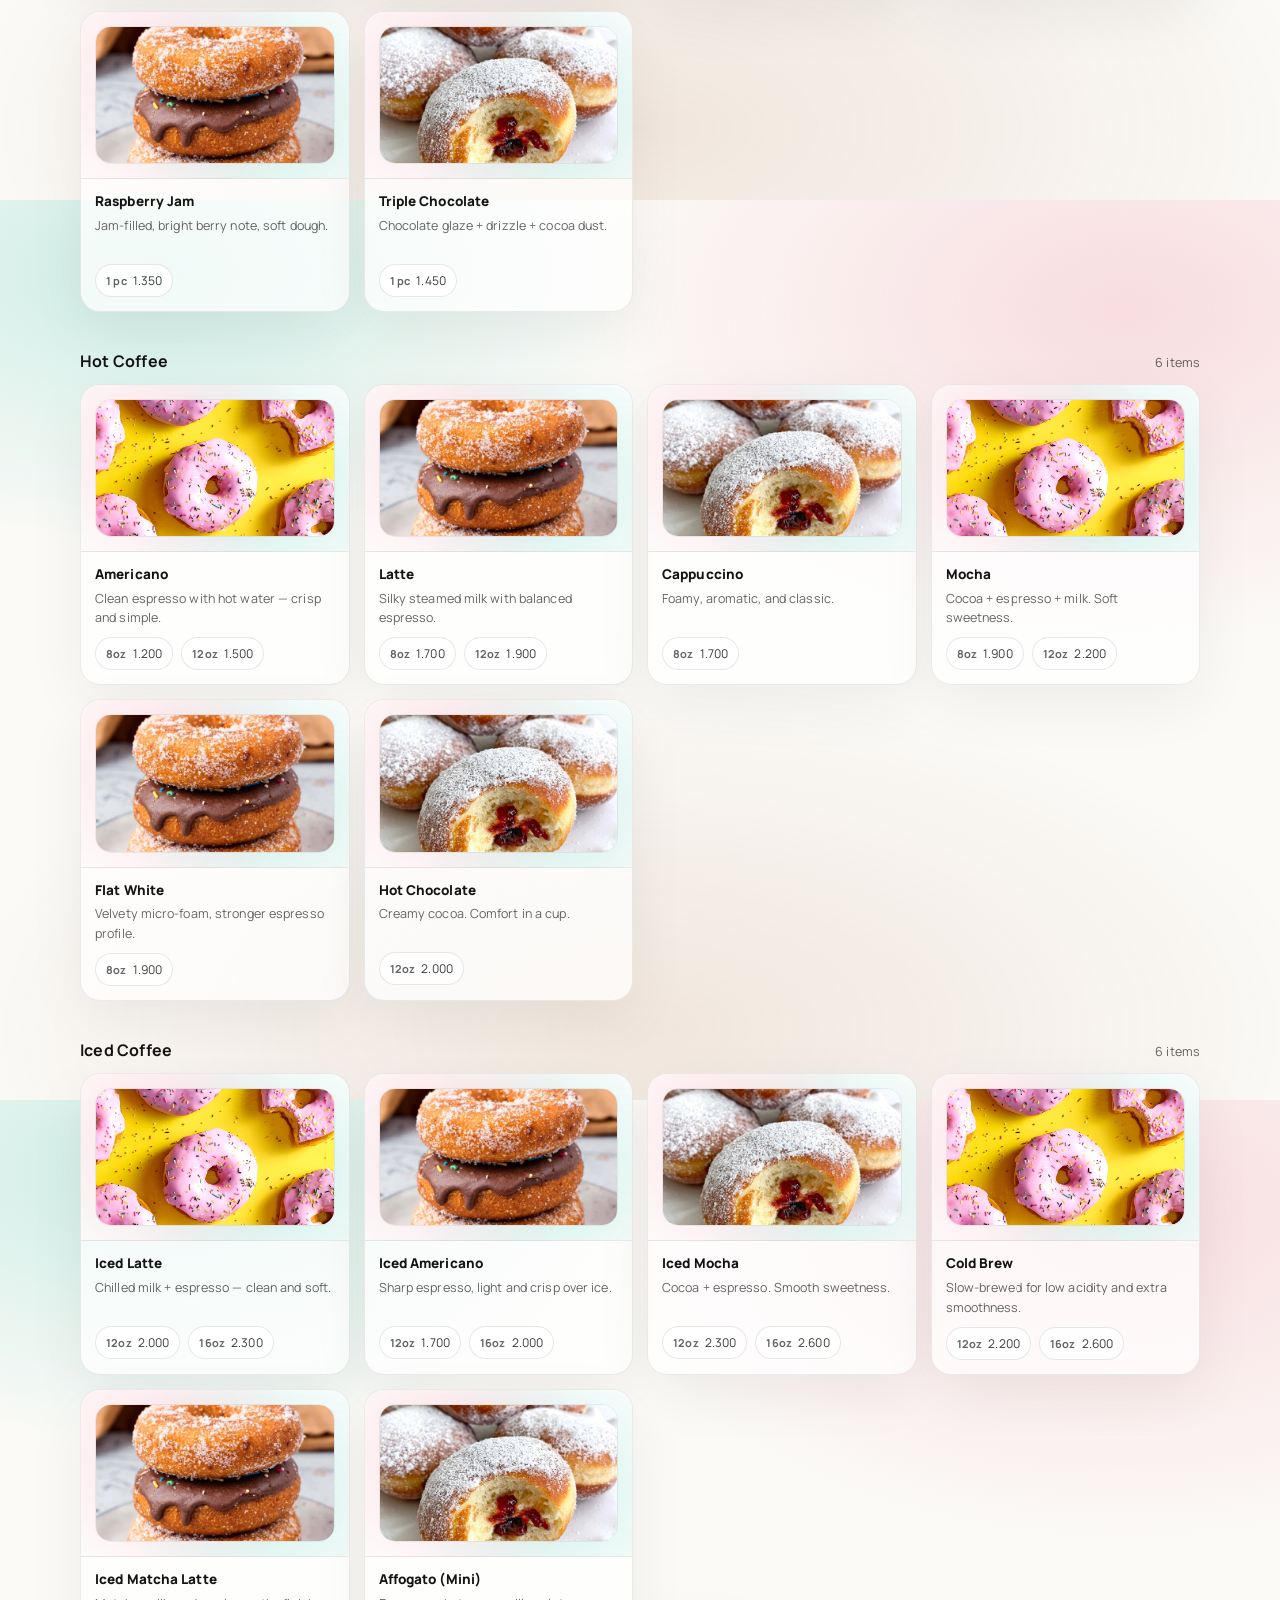
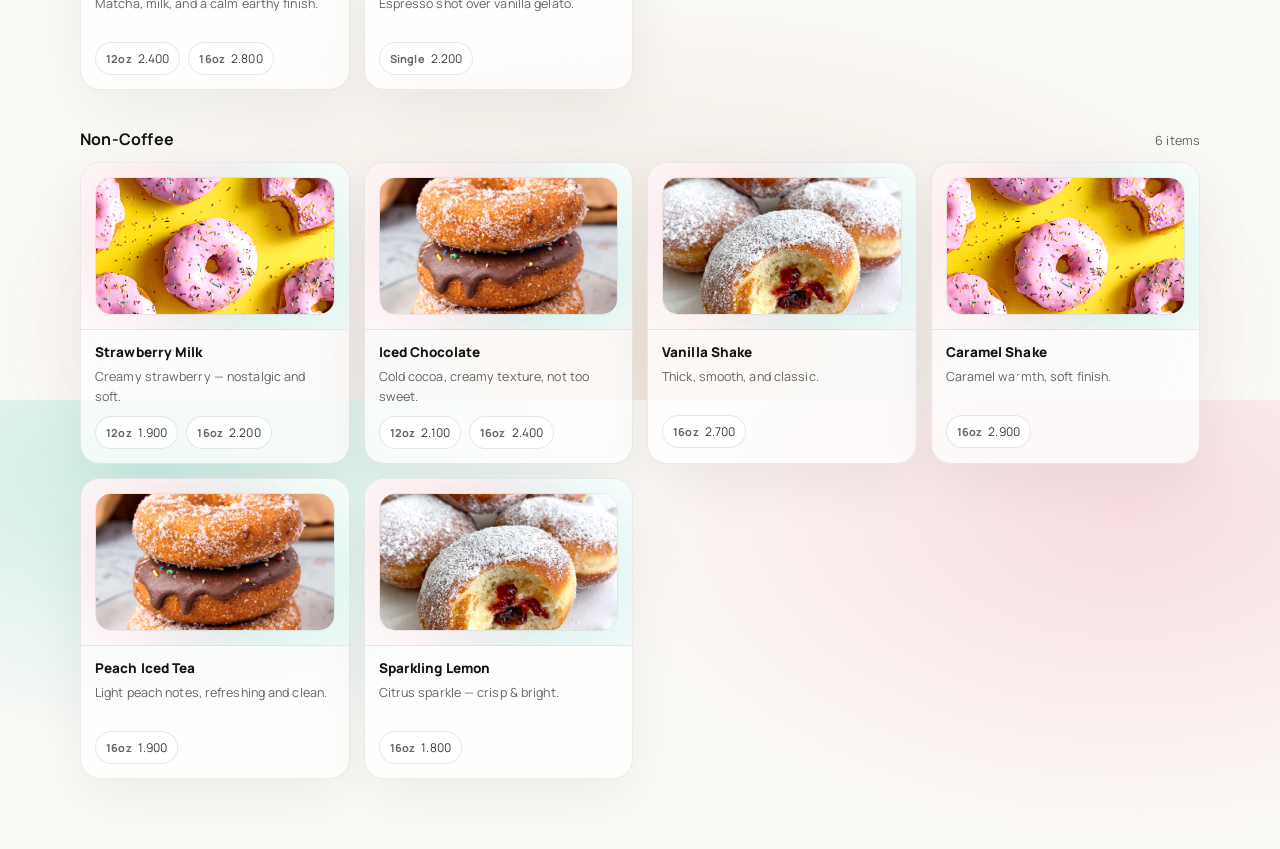
==== commit 32e7507e: "Update brand logo height in style.css and replace logo2.png" ====
--- a/index.html
+++ b/index.html
@@ -77,6 +77,20 @@
               <div class="priceChips">
                 <span class="chip"><small>12oz</small> 2.100</span>
                 <span class="chip"><small>16oz</small> 2.400</span>
+              </div>
+            </div>
+          </div>
+        </article>
+        <article class="card" data-cat="Featured" data-name="Classic Cinnamon" data-desc="Warm cinnamon sugar, light vanilla crumb." data-img="image2.png" data-prices='[{"label":"1 pc","value":"0.950"}]'>
+          <div class="media">
+            <img src="image2.png" alt="Classic Cinnamon" loading="lazy" />
+          </div>
+          <div class="content">
+            <div class="topline"><h4 class="name">Classic Cinnamon</h4></div>
+            <p class="desc">Warm cinnamon sugar, light vanilla crumb.</p>
+            <div class="prices">
+              <div class="priceChips">
+                <span class="chip"><small>1 pc</small> 0.950</span>
               </div>
             </div>
           </div>
--- a/style.css
+++ b/style.css
@@ -81,7 +81,7 @@
 }
 .brandLogo{
   display: block;
-  height: 36px;
+  height: 44px;
   width: auto;
   object-fit: contain;
 }
